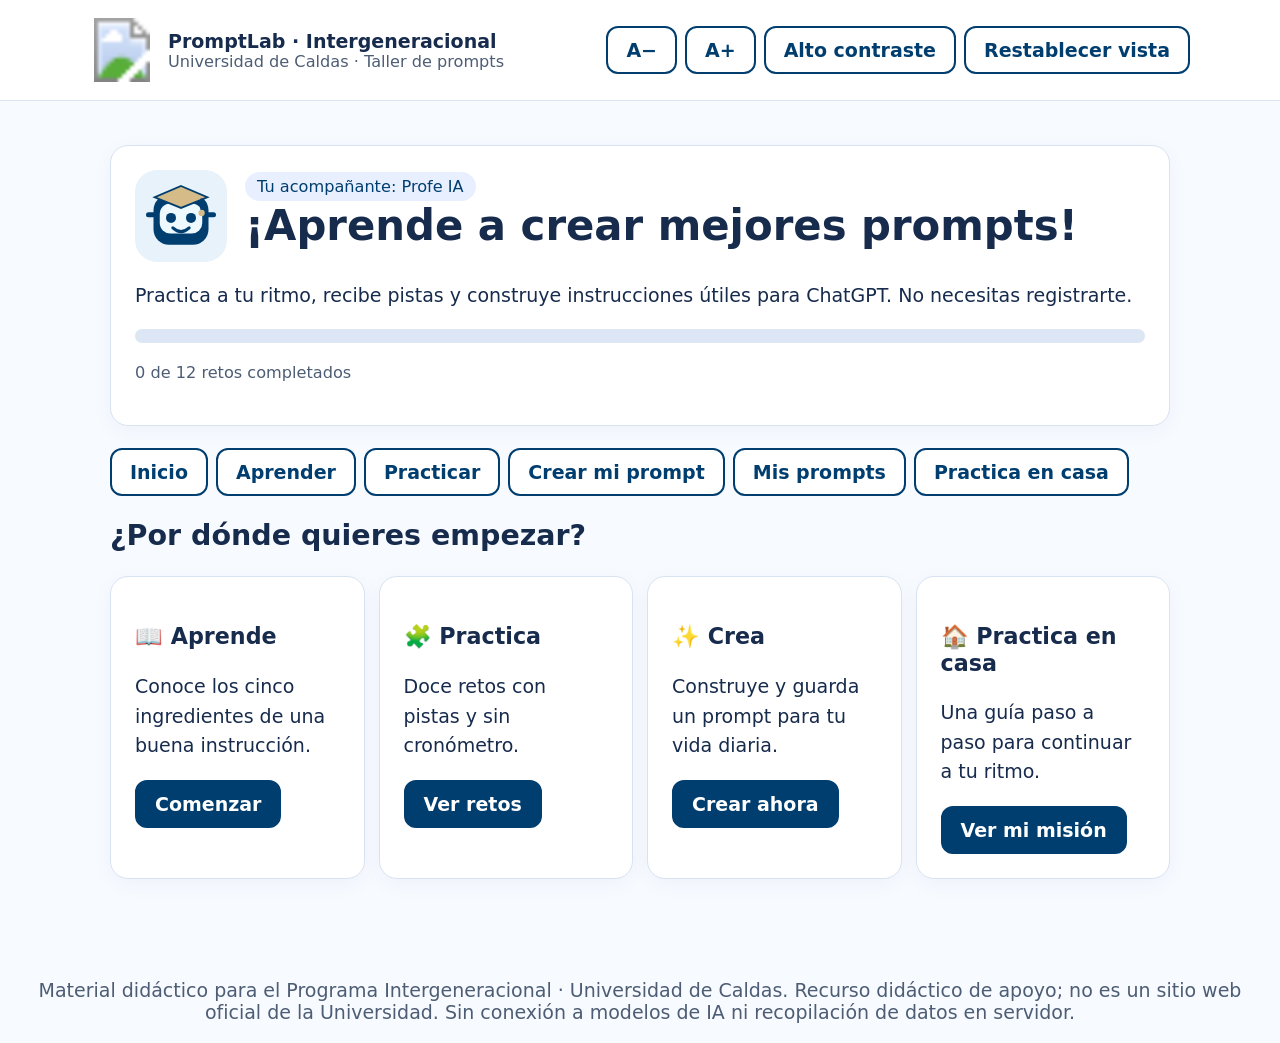
==== index.html @ 881c6a12 "first commit" ====
<!DOCTYPE html>
<html lang="es">
 <head>
  <meta charset="utf-8"/>
  <meta content="width=device-width,initial-scale=1" name="viewport"/>
  <title>
   PromptLab Intergeneracional
  </title>
  <link href="./css/styles.css" rel="stylesheet"/>
 </head>
 <body>
  <header>
   <div class="brand">
    <img alt="Logo Universidad de Caldas" src="assets/logo-ucaldas.svg"/>
    <div>
     <strong>
      PromptLab &middot; Intergeneracional
     </strong>
     <div class="small muted">
      Universidad de Caldas &middot; Taller de prompts
     </div>
    </div>
   </div>
   <div class="tools">
    <button aria-label="Reducir letra" class="secondary" data-action="changeFont(-1)">
     A&minus;
    </button>
    <button aria-label="Aumentar letra" class="secondary" data-action="changeFont(1)">
     A+
    </button>
    <button class="secondary" data-action="toggleContrast()">
     Alto contraste
    </button>
    <button class="secondary" data-action="resetAccessibility()">
     Restablecer vista
    </button>
   </div>
  </header>
  <main>
   <section class="card">
    <div class="flex">
     <span aria-hidden="true" class="mascot">
      <img alt="" height="72" src="assets/profe-ia.svg" width="72"/>
     </span>
     <div>
      <span class="pill">
       Tu acompa&ntilde;ante: Profe IA
      </span>
      <h1>
       &iexcl;Aprende a crear mejores prompts!
      </h1>
     </div>
    </div>
    <p>
     Practica a tu ritmo, recibe pistas y construye instrucciones &uacute;tiles para ChatGPT. No necesitas registrarte.
    </p>
    <div aria-label="Progreso" class="progress">
     <div id="bar" style="width: 0%">
     </div>
    </div>
    <p class="small muted" id="progressText">
     0 de 12 retos completados
    </p>
   </section>
   <nav aria-label="Secciones">
    <button data-action="show('home')">
     Inicio
    </button>
    <button data-action="show('learn')">
     Aprender
    </button>
    <button data-action="show('practice')">
     Practicar
    </button>
    <button data-action="show('builder')">
     Crear mi prompt
    </button>
    <button data-action="show('library')">
     Mis prompts
    </button>
    <button data-action="show('homework')">
     Practica en casa
    </button>
   </nav>
   <section id="home">
    <h2>
     &iquest;Por d&oacute;nde quieres empezar?
    </h2>
    <div class="grid">
     <div class="card">
      <h3>
       📖 Aprende
      </h3>
      <p>
       Conoce los cinco ingredientes de una buena instrucci&oacute;n.
      </p>
      <button data-action="show('learn')">
       Comenzar
      </button>
     </div>
     <div class="card">
      <h3>
       🧩 Practica
      </h3>
      <p>
       Doce retos con pistas y sin cron&oacute;metro.
      </p>
      <button data-action="show('practice')">
       Ver retos
      </button>
     </div>
     <div class="card">
      <h3>
       ✨ Crea
      </h3>
      <p>
       Construye y guarda un prompt para tu vida diaria.
      </p>
      <button data-action="show('builder')">
       Crear ahora
      </button>
     </div>
     <div class="card">
      <h3>
       🏠 Practica en casa
      </h3>
      <p>
       Una gu&iacute;a paso a paso para continuar a tu ritmo.
      </p>
      <button data-action="show('homework')">
       Ver mi misi&oacute;n
      </button>
     </div>
    </div>
   </section>
   <section class="hidden" id="learn">
    <h2>
     Aprende con Profe IA
    </h2>
    <div class="card">
     <p>
      🤖
      <strong>
       Un prompt
      </strong>
      es una instrucci&oacute;n o pregunta que le escribimos a una inteligencia artificial. No necesita ser largo: necesita ser claro.
     </p>
     <ol>
      <li>
       <strong>
        Rol:
       </strong>
       &iquest;qu&eacute; tipo de ayuda necesitas?
      </li>
      <li>
       <strong>
        Tarea:
       </strong>
       &iquest;qu&eacute; debe hacer?
      </li>
      <li>
       <strong>
        Contexto:
       </strong>
       &iquest;qu&eacute; informaci&oacute;n necesita conocer?
      </li>
      <li>
       <strong>
        Formato:
       </strong>
       &iquest;c&oacute;mo quieres recibir el resultado?
      </li>
      <li>
       <strong>
        L&iacute;mites:
       </strong>
       &iquest;qu&eacute; debe evitar o respetar?
      </li>
     </ol>
     <p>
      <strong>
       Ejemplo:
      </strong>
      En lugar de &laquo;Hazme una receta&raquo;, prueba &laquo;Sugiere una cena para dos personas con arroz, huevo y tomate, lista en 20 minutos. Explica los pasos con palabras sencillas&raquo;.
     </p>
     <p class="muted">
      No todos los prompts necesitan los cinco elementos. Lo importante es que sirvan para tu prop&oacute;sito.
     </p>
     <div class="lesson">
      <h3>
       Truco 1: pide ejemplos
      </h3>
      <p>
       &laquo;Expl&iacute;came qu&eacute; es un presupuesto familiar y dame un ejemplo con n&uacute;meros sencillos&raquo;.
      </p>
      <h3>
       Truco 2: mejora la respuesta
      </h3>
      <p>
       &laquo;Ahora hazlo m&aacute;s corto, con palabras sencillas y en una tabla&raquo;.
      </p>
      <h3>
       Truco 3: pide preguntas antes de responder
      </h3>
      <p>
       &laquo;Antes de proponer una soluci&oacute;n, hazme tres preguntas para entender mi situaci&oacute;n&raquo;.
      </p>
      <h3>
       Truco 4: verifica
      </h3>
      <p>
       &laquo;Separa lo que sabes de lo que est&aacute;s suponiendo y dime qu&eacute; datos debo comprobar&raquo;.
      </p>
      <h3>
       Truco 5: usa un ejemplo como modelo
      </h3>
      <p>
       &laquo;Sigue este estilo: t&iacute;tulo corto, tres pasos y un ejemplo cotidiano&raquo;.
      </p>
     </div>
     <button data-action="show('practice')">
      Ahora quiero practicar
     </button>
    </div>
   </section>
   <section class="hidden" id="practice">
    <h2>
     Zona de desaf&iacute;os
    </h2>
    <p class="muted">
     Resuelve los retos en el orden que quieras. Puedes pedir una pista. No hay l&iacute;mite de tiempo.
    </p>
    <div aria-label="Elegir nivel" class="tools" role="group">
     <button class="secondary" data-action="jumpLevel(0)">
      🌱 Descubro
     </button>
     <button class="secondary" data-action="jumpLevel(4)">
      ✏️ Construyo
     </button>
     <button class="secondary" data-action="jumpLevel(8)">
      🚀 Experimento
     </button>
    </div>
    <div id="challenge">
    </div>
    <div class="tools">
     <button class="secondary" data-action="prev()">
      &larr; Anterior
     </button>
     <button class="secondary" data-action="next()">
      Siguiente &rarr;
     </button>
    </div>
   </section>
   <section class="hidden" id="builder">
    <h2>
     Constructor de prompts
    </h2>
    <div class="card">
     <p>
      🤖 Profe IA: &laquo;Contesta estas preguntas con tus propias palabras. Yo te ayudar&eacute; a organizar tu instrucci&oacute;n&raquo;.
     </p>
     <label for="task">
      &iquest;Qu&eacute; necesitas que haga ChatGPT?
     </label>
     <textarea id="task" placeholder="Por ejemplo: ayudarme a redactar una carta"></textarea>
     <label for="context">
      &iquest;Qu&eacute; debe saber sobre tu situaci&oacute;n?
     </label>
     <textarea id="context" placeholder="Por ejemplo: la carta es para solicitar un sal&oacute;n comunitario"></textarea>
     <label for="format">
      &iquest;C&oacute;mo quieres recibir la respuesta?
     </label>
     <input id="format" placeholder="Por ejemplo: una carta corta y respetuosa"/>
     <label for="limits">
      &iquest;Qu&eacute; debe tener en cuenta?
     </label>
     <input id="limits" placeholder="Por ejemplo: usar palabras sencillas y no inventar datos"/>
     <div class="tools space-top">
      <button data-action="build()">
       Construir mi prompt
      </button>
     </div>
     <div class="hidden" id="built">
      <h3>
       Tu prompt
      </h3>
      <div class="prompt" id="output">
      </div>
      <div class="tools space-top">
       <button data-action="copyPrompt()">
        Copiar
       </button>
       <button class="secondary" data-action="savePrompt()">
        Guardar en mi biblioteca
       </button>
       <button class="secondary" data-action="downloadPrompt()">
        Descargar .txt
       </button>
      </div>
      <p class="small muted">
       Copia el texto, abre ChatGPT y pru&eacute;balo. Si no te convence la respuesta, pide una mejora.
      </p>
     </div>
    </div>
   </section>
   <section class="hidden" id="library">
    <h2>
     Mi biblioteca de prompts
    </h2>
    <p class="muted">
     Se guarda solo en este navegador. Si cambias de equipo o borras sus datos, puedes perderla: descarga tus prompts importantes.
    </p>
    <div id="saved">
    </div>
    <button class="secondary" data-action="exportLibrary()">
     Descargar mi biblioteca
    </button>
   </section>
   <section class="hidden" id="homework">
    <h2>
     🏠 Practica en casa con Profe IA
    </h2>
    <div class="card">
     <div class="flex">
      <img alt="Profe IA, acompa&ntilde;ante del taller" height="90" src="assets/profe-ia.svg" width="90"/>
      <div>
       <h3>
        &iexcl;Tu misi&oacute;n no tiene af&aacute;n!
       </h3>
       <p>
        Realiza los pasos a tu ritmo. Puedes volver cuando quieras.
       </p>
      </div>
     </div>
     <ol class="homework-steps">
      <li>
       Entra a
       <strong>
        Aprender
       </strong>
       y lee los ejemplos.
      </li>
      <li>
       Completa al menos
       <strong>
        cuatro retos
       </strong>
       en Practicar. Si necesitas ayuda, usa las pistas.
      </li>
      <li>
       En
       <strong>
        Crear mi prompt
       </strong>
       , escribe una necesidad de tu vida cotidiana.
      </li>
      <li>
       Copia el prompt, pru&eacute;balo en ChatGPT y pide una mejora.
      </li>
      <li>
       Guarda el resultado en
       <strong>
        Mis prompts
       </strong>
       y descarga tu biblioteca.
      </li>
     </ol>
     <p>
      <strong>
       Si terminas r&aacute;pido:
      </strong>
      completa los doce retos y crea dos prompts distintos.
     </p>
     <div class="tools">
      <button data-action="show('learn')">
       Comenzar a aprender
      </button>
      <button class="secondary" data-action="show('practice')">
       Ir a mis retos
      </button>
      <button class="secondary" data-action="downloadHomework()">
       Descargar instrucciones
      </button>
     </div>
    </div>
    <div class="card">
     <h3>
      &iquest;Te quedaste atascado?
     </h3>
     <p>
      Profe IA te recomienda: vuelve a leer la instrucci&oacute;n, pide una pista y prueba de nuevo. No hay tiempo l&iacute;mite ni penalizaciones.
     </p>
     <p class="muted">
      Recuerda no compartir contrase&ntilde;as, n&uacute;meros de identificaci&oacute;n ni informaci&oacute;n privada en tus prompts.
     </p>
    </div>
   </section>
  </main>
  <footer>
   Material did&aacute;ctico para el Programa Intergeneracional &middot; Universidad de Caldas. Recurso did&aacute;ctico de apoyo; no es un sitio web oficial de la Universidad. Sin conexi&oacute;n a modelos de IA ni recopilaci&oacute;n de datos en servidor.
  </footer>
  <script src="./js/app.js" type="module">
  </script>
 </body>
</html>
---- css/styles.css ----
:root {
  font-family:system-ui,-apple-system,Segoe UI,sans-serif;
  font-size:19px;
  color:#172b4d;
  background:#f7faff}

* {
  box-sizing:border-box}

body {
  margin:0}

header {
  background:white;
  border-bottom:1px solid #dbe5f2;
  padding:18px max(20px,calc((100vw - 1100px)/2));
  display:flex;
  justify-content:space-between;
  align-items:center;
  gap:15px;
  flex-wrap:wrap}

main {
  max-width:1100px;
  margin:auto;
  padding:28px 20px 80px}

h1 {
  font-size:2.2rem;
  margin:0 0 10px}

h2 {
  font-size:1.5rem}

p {
  line-height:1.55}

.muted {
  color:#4d5d74}

.card {
  background:white;
  border:1px solid #d8e3f2;
  border-radius:18px;
  padding:24px;
  margin:16px 0;
  box-shadow:0 5px 22px #203f6b0a}

.grid {
  display:grid;
  grid-template-columns:repeat(auto-fit,minmax(245px,1fr));
  gap:14px}

.grid .card {
  margin:0}

button,.btn {
  font:inherit;
  min-height:48px;
  padding:10px 18px;
  border-radius:12px;
  border:2px solid #003e70;
  background:#003e70;
  color:white;
  cursor:pointer;
  font-weight:650}

button.secondary {
  background:white;
  color:#003e70}

button:focus-visible,input:focus-visible,textarea:focus-visible,select:focus-visible {
  outline:4px solid #f7b538;
  outline-offset:2px}

button:hover {
  filter:brightness(.94)}

.tools {
  display:flex;
  gap:8px;
  flex-wrap:wrap}

.small {
  font-size:.85rem}

.hidden {
  display:none!important}

label {
  display:block;
  font-weight:650;
  margin:15px 0 6px}

input,textarea,select {
  width:100%;
  font:inherit;
  padding:12px;
  border:2px solid #9baec7;
  border-radius:10px;
  background:white;
  color:#172b4d}

textarea {
  min-height:110px}

nav {
  display:flex;
  flex-wrap:wrap;
  gap:8px;
  margin:22px 0}

nav button {
  background:white;
  color:#003e70}

.pill {
  display:inline-block;
  background:#e8f0ff;
  color:#003e70;
  border-radius:20px;
  padding:5px 12px;
  font-size:.85rem}

.mascot {
  display:inline-grid;
  place-items:center;
  width:66px;
  height:66px;
  border-radius:22px;
  background:#e2edff;
  font-size:2rem}

.flex {
  display:flex;
  align-items:center;
  gap:18px}

.feedback {
  background:#eaf6ef;
  border-left:5px solid #2b8b54;
  padding:15px;
  border-radius:9px;
  margin-top:12px}

.prompt {
  white-space:pre-wrap;
  background:#f1f5fc;
  padding:20px;
  border-radius:12px;
  border:1px solid #d8e3f2}

.choice {
  display:block;
  padding:12px;
  border:1px solid #c7d5e8;
  border-radius:12px;
  margin:10px 0;
  font-weight:400}

.choice input {
  width:auto;
  margin-right:12px}

.progress {
  height:14px;
  background:#dce6f4;
  border-radius:20px;
  overflow:hidden}

.progress>div {
  height:100%;
  background:#003e70;
  transition:width .2s}

.contrast {
  background:#fff;
  color:#000}

.contrast .card {
  border:2px solid #000}

.contrast button {
  border-color:#000}

.contrast .muted {
  color:#222}

footer {
  padding:20px;
  text-align:center;
  color:#4d5d74}

@media(max-width:600px) {
  h1 {
  font-size:1.7rem}

.card {
  padding:18px}

main {
  padding:20px 14px}

header {
  padding:14px}
}

.brand {
  display:flex;
  align-items:center;
  gap:14px}

.brand img {
  width:64px;
  height:64px;
  object-fit:contain}

.mascot {
  width:92px;
  height:92px;
  background:#e7f2fb}

.mascot img {
  width:80px;
  height:80px}

.lesson {
  background:#f4f8fc;
  padding:16px 20px;
  border-radius:14px;
  margin:20px 0}

.lesson h3 {
  color:#003e70}

.homework-steps li {
  margin:14px 0;
  line-height:1.6}

button {
  transition:background .15s}

.contrast .lesson {
  background:#fff;
  border:2px solid #000}

@media(max-width:600px) {
  .brand img {
  width:48px;
  height:48px}

.flex {
  align-items:flex-start;
  flex-wrap:wrap}

nav button {
  flex:1 1 42%}
}


.space-top { margin-top: 18px; }
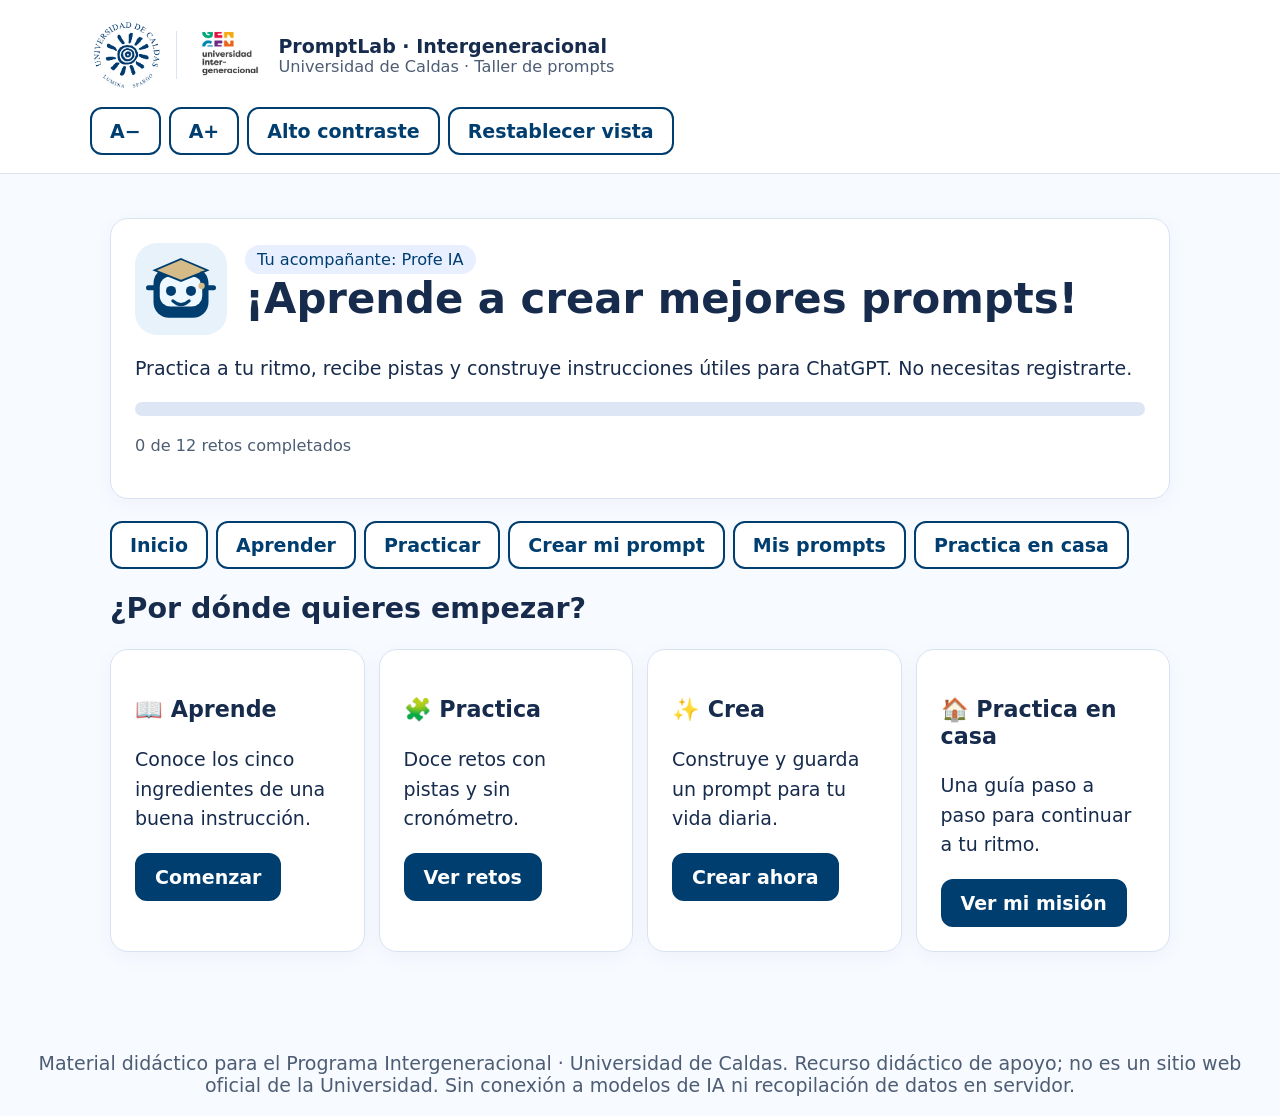
==== commit d184798a: "first commit" ====
--- a/index.html
+++ b/index.html
@@ -7,11 +7,17 @@
    PromptLab Intergeneracional
   </title>
   <link href="./css/styles.css" rel="stylesheet"/>
+  <link rel="icon" type="image/png" href="./assets/favicon.png"/>
+  <link rel="shortcut icon" href="./assets/favicon.ico"/>
  </head>
  <body>
   <header>
    <div class="brand">
-    <img alt="Logo Universidad de Caldas" src="assets/logo-ucaldas.svg"/>
+    <div class="brand-logos" aria-label="Universidad de Caldas y Universidad Intergeneracional">
+     <img class="logo-ucaldas" alt="Universidad de Caldas" src="assets/universidad-de-caldas.png"/>
+     <span class="logo-divider" aria-hidden="true"></span>
+     <img class="logo-intergeneracional" alt="Universidad Intergeneracional" src="assets/universidad-intergeneracional.png"/>
+    </div>
     <div>
      <strong>
       PromptLab &middot; Intergeneracional
--- a/css/styles.css
+++ b/css/styles.css
@@ -259,3 +259,26 @@
 
 
 .space-top { margin-top: 18px; }
+
+/* Identidad visual: logotipos institucionales */
+.brand-logos {
+  display:flex;
+  align-items:center;
+  gap:12px;
+  flex-shrink:0;
+}
+.brand .brand-logos img {
+  display:block;
+  width:auto;
+  object-fit:contain;
+}
+.brand .brand-logos .logo-ucaldas { height:74px; max-width:90px; }
+.brand .brand-logos .logo-intergeneracional { height:66px; max-width:110px; }
+.logo-divider { height:48px; width:1px; background:#dbe5f2; }
+@media (max-width:700px) {
+  .brand { flex-wrap:wrap; }
+  .brand-logos { gap:8px; }
+  .brand .brand-logos .logo-ucaldas { height:58px; }
+  .brand .brand-logos .logo-intergeneracional { height:54px; }
+  .logo-divider { height:38px; }
+}
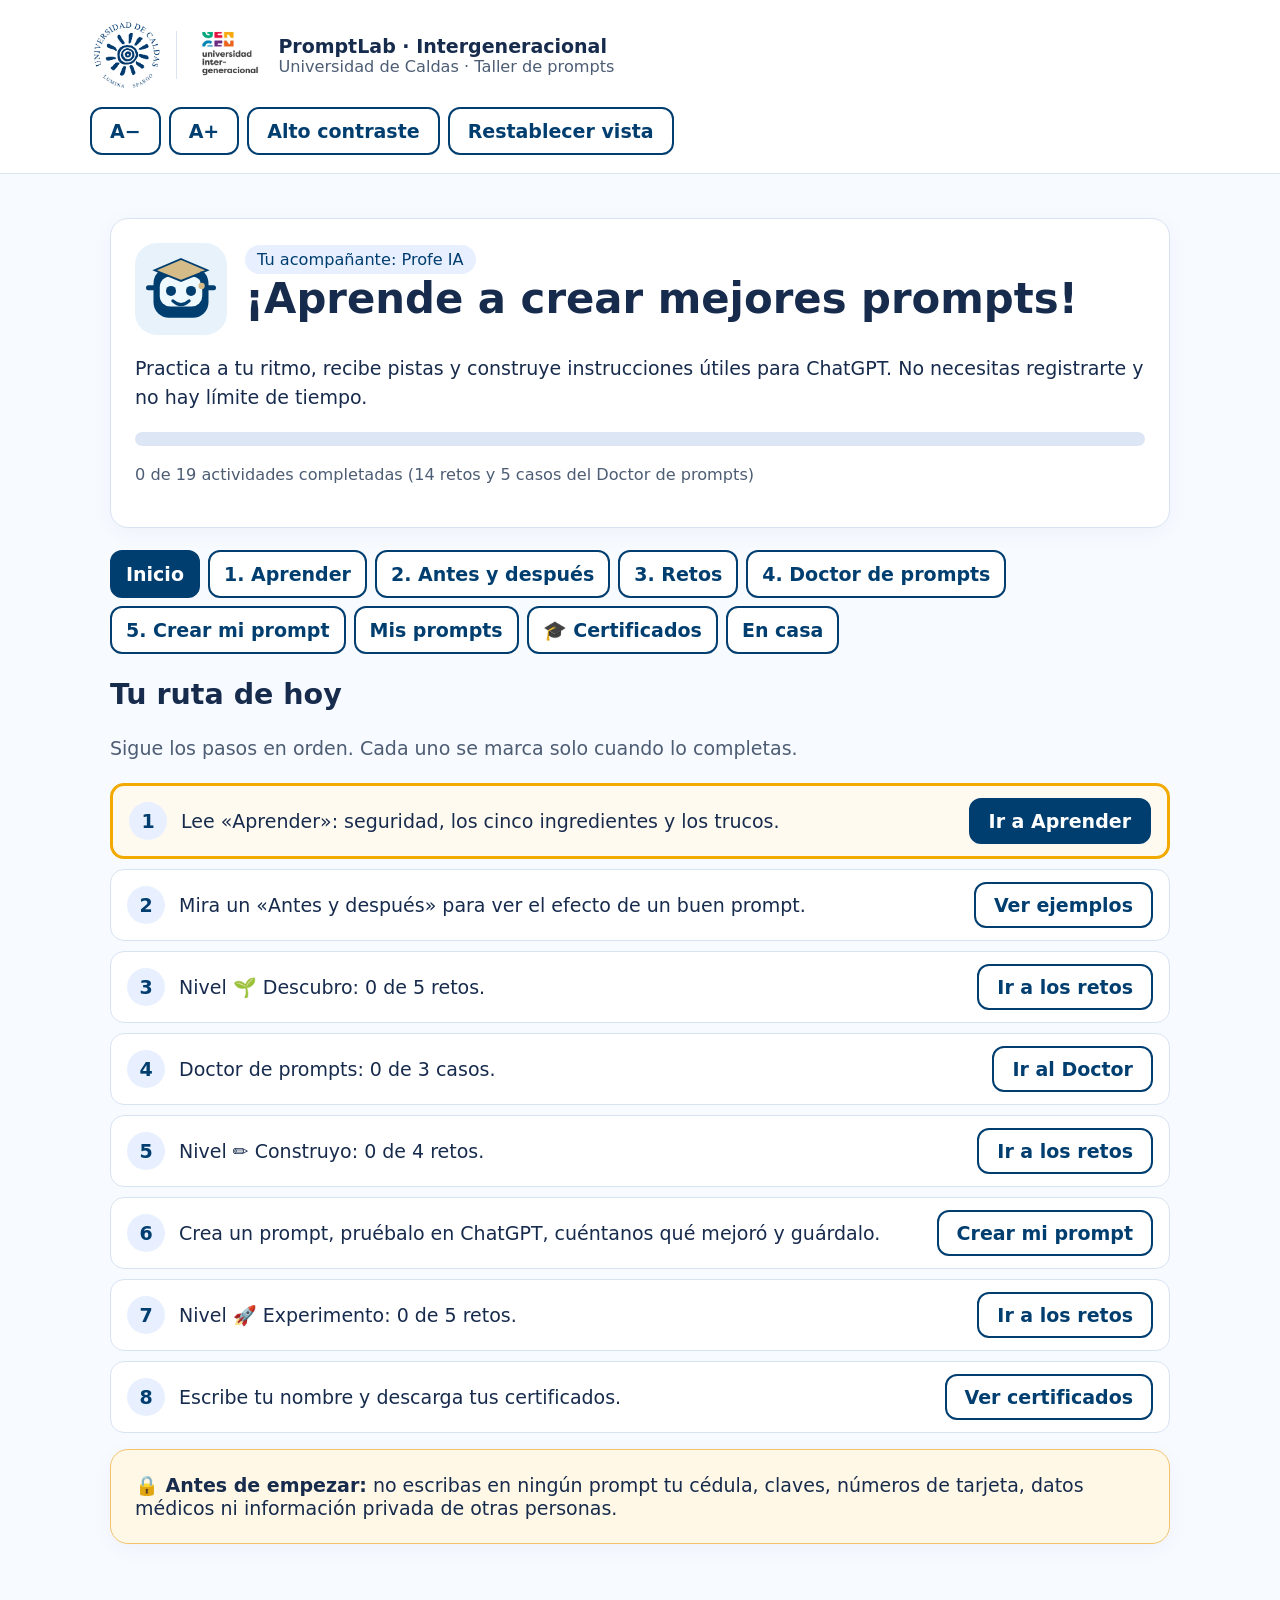
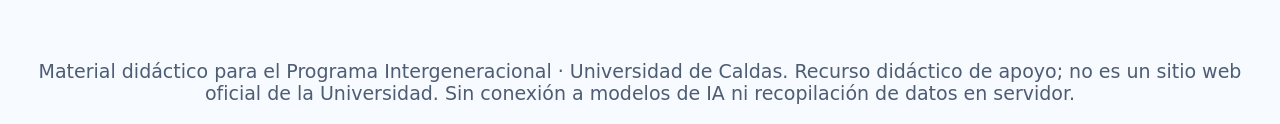
==== commit 997f3d4b: "feat: PromptLab v2 con ruta guiada, Doctor de prompts y certificados por nivel" ====
--- a/index.html
+++ b/index.html
@@ -1,412 +1,288 @@
 <!DOCTYPE html>
 <html lang="es">
- <head>
-  <meta charset="utf-8"/>
-  <meta content="width=device-width,initial-scale=1" name="viewport"/>
-  <title>
-   PromptLab Intergeneracional
-  </title>
-  <link href="./css/styles.css" rel="stylesheet"/>
-  <link rel="icon" type="image/png" href="./assets/favicon.png"/>
-  <link rel="shortcut icon" href="./assets/favicon.ico"/>
- </head>
- <body>
+<head>
+  <meta charset="utf-8">
+  <meta name="viewport" content="width=device-width,initial-scale=1">
+  <title>PromptLab Intergeneracional</title>
+  <link href="./css/styles.css" rel="stylesheet">
+  <link rel="icon" type="image/png" href="./assets/favicon.png">
+  <link rel="shortcut icon" href="./assets/favicon.ico">
+</head>
+<body>
+  <a class="skip" href="#main">Saltar al contenido</a>
   <header>
-   <div class="brand">
-    <div class="brand-logos" aria-label="Universidad de Caldas y Universidad Intergeneracional">
-     <img class="logo-ucaldas" alt="Universidad de Caldas" src="assets/universidad-de-caldas.png"/>
-     <span class="logo-divider" aria-hidden="true"></span>
-     <img class="logo-intergeneracional" alt="Universidad Intergeneracional" src="assets/universidad-intergeneracional.png"/>
-    </div>
-    <div>
-     <strong>
-      PromptLab &middot; Intergeneracional
-     </strong>
-     <div class="small muted">
-      Universidad de Caldas &middot; Taller de prompts
-     </div>
-    </div>
-   </div>
-   <div class="tools">
-    <button aria-label="Reducir letra" class="secondary" data-action="changeFont(-1)">
-     A&minus;
-    </button>
-    <button aria-label="Aumentar letra" class="secondary" data-action="changeFont(1)">
-     A+
-    </button>
-    <button class="secondary" data-action="toggleContrast()">
-     Alto contraste
-    </button>
-    <button class="secondary" data-action="resetAccessibility()">
-     Restablecer vista
-    </button>
-   </div>
-  </header>
-  <main>
-   <section class="card">
-    <div class="flex">
-     <span aria-hidden="true" class="mascot">
-      <img alt="" height="72" src="assets/profe-ia.svg" width="72"/>
-     </span>
-     <div>
-      <span class="pill">
-       Tu acompa&ntilde;ante: Profe IA
-      </span>
-      <h1>
-       &iexcl;Aprende a crear mejores prompts!
-      </h1>
-     </div>
-    </div>
-    <p>
-     Practica a tu ritmo, recibe pistas y construye instrucciones &uacute;tiles para ChatGPT. No necesitas registrarte.
-    </p>
-    <div aria-label="Progreso" class="progress">
-     <div id="bar" style="width: 0%">
-     </div>
-    </div>
-    <p class="small muted" id="progressText">
-     0 de 12 retos completados
-    </p>
-   </section>
-   <nav aria-label="Secciones">
-    <button data-action="show('home')">
-     Inicio
-    </button>
-    <button data-action="show('learn')">
-     Aprender
-    </button>
-    <button data-action="show('practice')">
-     Practicar
-    </button>
-    <button data-action="show('builder')">
-     Crear mi prompt
-    </button>
-    <button data-action="show('library')">
-     Mis prompts
-    </button>
-    <button data-action="show('homework')">
-     Practica en casa
-    </button>
-   </nav>
-   <section id="home">
-    <h2>
-     &iquest;Por d&oacute;nde quieres empezar?
-    </h2>
-    <div class="grid">
-     <div class="card">
-      <h3>
-       📖 Aprende
-      </h3>
-      <p>
-       Conoce los cinco ingredientes de una buena instrucci&oacute;n.
-      </p>
-      <button data-action="show('learn')">
-       Comenzar
-      </button>
-     </div>
-     <div class="card">
-      <h3>
-       🧩 Practica
-      </h3>
-      <p>
-       Doce retos con pistas y sin cron&oacute;metro.
-      </p>
-      <button data-action="show('practice')">
-       Ver retos
-      </button>
-     </div>
-     <div class="card">
-      <h3>
-       ✨ Crea
-      </h3>
-      <p>
-       Construye y guarda un prompt para tu vida diaria.
-      </p>
-      <button data-action="show('builder')">
-       Crear ahora
-      </button>
-     </div>
-     <div class="card">
-      <h3>
-       🏠 Practica en casa
-      </h3>
-      <p>
-       Una gu&iacute;a paso a paso para continuar a tu ritmo.
-      </p>
-      <button data-action="show('homework')">
-       Ver mi misi&oacute;n
-      </button>
-     </div>
-    </div>
-   </section>
-   <section class="hidden" id="learn">
-    <h2>
-     Aprende con Profe IA
-    </h2>
-    <div class="card">
-     <p>
-      🤖
-      <strong>
-       Un prompt
-      </strong>
-      es una instrucci&oacute;n o pregunta que le escribimos a una inteligencia artificial. No necesita ser largo: necesita ser claro.
-     </p>
-     <ol>
-      <li>
-       <strong>
-        Rol:
-       </strong>
-       &iquest;qu&eacute; tipo de ayuda necesitas?
-      </li>
-      <li>
-       <strong>
-        Tarea:
-       </strong>
-       &iquest;qu&eacute; debe hacer?
-      </li>
-      <li>
-       <strong>
-        Contexto:
-       </strong>
-       &iquest;qu&eacute; informaci&oacute;n necesita conocer?
-      </li>
-      <li>
-       <strong>
-        Formato:
-       </strong>
-       &iquest;c&oacute;mo quieres recibir el resultado?
-      </li>
-      <li>
-       <strong>
-        L&iacute;mites:
-       </strong>
-       &iquest;qu&eacute; debe evitar o respetar?
-      </li>
-     </ol>
-     <p>
-      <strong>
-       Ejemplo:
-      </strong>
-      En lugar de &laquo;Hazme una receta&raquo;, prueba &laquo;Sugiere una cena para dos personas con arroz, huevo y tomate, lista en 20 minutos. Explica los pasos con palabras sencillas&raquo;.
-     </p>
-     <p class="muted">
-      No todos los prompts necesitan los cinco elementos. Lo importante es que sirvan para tu prop&oacute;sito.
-     </p>
-     <div class="lesson">
-      <h3>
-       Truco 1: pide ejemplos
-      </h3>
-      <p>
-       &laquo;Expl&iacute;came qu&eacute; es un presupuesto familiar y dame un ejemplo con n&uacute;meros sencillos&raquo;.
-      </p>
-      <h3>
-       Truco 2: mejora la respuesta
-      </h3>
-      <p>
-       &laquo;Ahora hazlo m&aacute;s corto, con palabras sencillas y en una tabla&raquo;.
-      </p>
-      <h3>
-       Truco 3: pide preguntas antes de responder
-      </h3>
-      <p>
-       &laquo;Antes de proponer una soluci&oacute;n, hazme tres preguntas para entender mi situaci&oacute;n&raquo;.
-      </p>
-      <h3>
-       Truco 4: verifica
-      </h3>
-      <p>
-       &laquo;Separa lo que sabes de lo que est&aacute;s suponiendo y dime qu&eacute; datos debo comprobar&raquo;.
-      </p>
-      <h3>
-       Truco 5: usa un ejemplo como modelo
-      </h3>
-      <p>
-       &laquo;Sigue este estilo: t&iacute;tulo corto, tres pasos y un ejemplo cotidiano&raquo;.
-      </p>
-     </div>
-     <button data-action="show('practice')">
-      Ahora quiero practicar
-     </button>
-    </div>
-   </section>
-   <section class="hidden" id="practice">
-    <h2>
-     Zona de desaf&iacute;os
-    </h2>
-    <p class="muted">
-     Resuelve los retos en el orden que quieras. Puedes pedir una pista. No hay l&iacute;mite de tiempo.
-    </p>
-    <div aria-label="Elegir nivel" class="tools" role="group">
-     <button class="secondary" data-action="jumpLevel(0)">
-      🌱 Descubro
-     </button>
-     <button class="secondary" data-action="jumpLevel(4)">
-      ✏️ Construyo
-     </button>
-     <button class="secondary" data-action="jumpLevel(8)">
-      🚀 Experimento
-     </button>
-    </div>
-    <div id="challenge">
+    <div class="brand">
+      <div class="brand-logos" aria-label="Universidad de Caldas y Universidad Intergeneracional">
+        <img class="logo-ucaldas" alt="Universidad de Caldas" src="assets/universidad-de-caldas.png">
+        <span class="logo-divider" aria-hidden="true"></span>
+        <img class="logo-intergeneracional" alt="Universidad Intergeneracional" src="assets/universidad-intergeneracional.png">
+      </div>
+      <div>
+        <strong>PromptLab &middot; Intergeneracional</strong>
+        <div class="small muted">Universidad de Caldas &middot; Taller de prompts</div>
+      </div>
     </div>
     <div class="tools">
-     <button class="secondary" data-action="prev()">
-      &larr; Anterior
-     </button>
-     <button class="secondary" data-action="next()">
-      Siguiente &rarr;
-     </button>
+      <button aria-label="Reducir letra" class="secondary" data-action="changeFont(-1)">A&minus;</button>
+      <button aria-label="Aumentar letra" class="secondary" data-action="changeFont(1)">A+</button>
+      <button class="secondary" data-action="toggleContrast()">Alto contraste</button>
+      <button class="secondary" data-action="resetAccessibility()">Restablecer vista</button>
     </div>
-   </section>
-   <section class="hidden" id="builder">
-    <h2>
-     Constructor de prompts
-    </h2>
-    <div class="card">
-     <p>
-      🤖 Profe IA: &laquo;Contesta estas preguntas con tus propias palabras. Yo te ayudar&eacute; a organizar tu instrucci&oacute;n&raquo;.
-     </p>
-     <label for="task">
-      &iquest;Qu&eacute; necesitas que haga ChatGPT?
-     </label>
-     <textarea id="task" placeholder="Por ejemplo: ayudarme a redactar una carta"></textarea>
-     <label for="context">
-      &iquest;Qu&eacute; debe saber sobre tu situaci&oacute;n?
-     </label>
-     <textarea id="context" placeholder="Por ejemplo: la carta es para solicitar un sal&oacute;n comunitario"></textarea>
-     <label for="format">
-      &iquest;C&oacute;mo quieres recibir la respuesta?
-     </label>
-     <input id="format" placeholder="Por ejemplo: una carta corta y respetuosa"/>
-     <label for="limits">
-      &iquest;Qu&eacute; debe tener en cuenta?
-     </label>
-     <input id="limits" placeholder="Por ejemplo: usar palabras sencillas y no inventar datos"/>
-     <div class="tools space-top">
-      <button data-action="build()">
-       Construir mi prompt
-      </button>
-     </div>
-     <div class="hidden" id="built">
-      <h3>
-       Tu prompt
-      </h3>
-      <div class="prompt" id="output">
-      </div>
-      <div class="tools space-top">
-       <button data-action="copyPrompt()">
-        Copiar
-       </button>
-       <button class="secondary" data-action="savePrompt()">
-        Guardar en mi biblioteca
-       </button>
-       <button class="secondary" data-action="downloadPrompt()">
-        Descargar .txt
-       </button>
-      </div>
-      <p class="small muted">
-       Copia el texto, abre ChatGPT y pru&eacute;balo. Si no te convence la respuesta, pide una mejora.
-      </p>
-     </div>
-    </div>
-   </section>
-   <section class="hidden" id="library">
-    <h2>
-     Mi biblioteca de prompts
-    </h2>
-    <p class="muted">
-     Se guarda solo en este navegador. Si cambias de equipo o borras sus datos, puedes perderla: descarga tus prompts importantes.
-    </p>
-    <div id="saved">
-    </div>
-    <button class="secondary" data-action="exportLibrary()">
-     Descargar mi biblioteca
-    </button>
-   </section>
-   <section class="hidden" id="homework">
-    <h2>
-     🏠 Practica en casa con Profe IA
-    </h2>
-    <div class="card">
-     <div class="flex">
-      <img alt="Profe IA, acompa&ntilde;ante del taller" height="90" src="assets/profe-ia.svg" width="90"/>
-      <div>
-       <h3>
-        &iexcl;Tu misi&oacute;n no tiene af&aacute;n!
-       </h3>
-       <p>
-        Realiza los pasos a tu ritmo. Puedes volver cuando quieras.
-       </p>
-      </div>
-     </div>
-     <ol class="homework-steps">
-      <li>
-       Entra a
-       <strong>
-        Aprender
-       </strong>
-       y lee los ejemplos.
-      </li>
-      <li>
-       Completa al menos
-       <strong>
-        cuatro retos
-       </strong>
-       en Practicar. Si necesitas ayuda, usa las pistas.
-      </li>
-      <li>
-       En
-       <strong>
-        Crear mi prompt
-       </strong>
-       , escribe una necesidad de tu vida cotidiana.
-      </li>
-      <li>
-       Copia el prompt, pru&eacute;balo en ChatGPT y pide una mejora.
-      </li>
-      <li>
-       Guarda el resultado en
-       <strong>
-        Mis prompts
-       </strong>
-       y descarga tu biblioteca.
-      </li>
-     </ol>
-     <p>
-      <strong>
-       Si terminas r&aacute;pido:
-      </strong>
-      completa los doce retos y crea dos prompts distintos.
-     </p>
-     <div class="tools">
-      <button data-action="show('learn')">
-       Comenzar a aprender
-      </button>
-      <button class="secondary" data-action="show('practice')">
-       Ir a mis retos
-      </button>
-      <button class="secondary" data-action="downloadHomework()">
-       Descargar instrucciones
-      </button>
-     </div>
-    </div>
-    <div class="card">
-     <h3>
-      &iquest;Te quedaste atascado?
-     </h3>
-     <p>
-      Profe IA te recomienda: vuelve a leer la instrucci&oacute;n, pide una pista y prueba de nuevo. No hay tiempo l&iacute;mite ni penalizaciones.
-     </p>
-     <p class="muted">
-      Recuerda no compartir contrase&ntilde;as, n&uacute;meros de identificaci&oacute;n ni informaci&oacute;n privada en tus prompts.
-     </p>
-    </div>
-   </section>
+  </header>
+
+  <main id="main">
+    <section class="card">
+      <div class="flex">
+        <span aria-hidden="true" class="mascot"><img alt="" height="72" src="assets/profe-ia.svg" width="72"></span>
+        <div>
+          <span class="pill">Tu acompa&ntilde;ante: Profe IA</span>
+          <h1>&iexcl;Aprende a crear mejores prompts!</h1>
+        </div>
+      </div>
+      <p>Practica a tu ritmo, recibe pistas y construye instrucciones &uacute;tiles para ChatGPT. No necesitas registrarte y no hay l&iacute;mite de tiempo.</p>
+      <div aria-label="Progreso general" class="progress" role="progressbar" aria-valuemin="0" aria-valuemax="100" aria-valuenow="0" id="barWrap"><div id="bar" style="width: 0%"></div></div>
+      <p class="small muted" id="progressText">0 retos completados</p>
+    </section>
+
+    <nav aria-label="Secciones">
+      <button data-action="show('home')" data-section="home">Inicio</button>
+      <button data-action="show('learn')" data-section="learn">1. Aprender</button>
+      <button data-action="show('compare')" data-section="compare">2. Antes y despu&eacute;s</button>
+      <button data-action="show('practice')" data-section="practice">3. Retos</button>
+      <button data-action="show('doctor')" data-section="doctor">4. Doctor de prompts</button>
+      <button data-action="show('builder')" data-section="builder">5. Crear mi prompt</button>
+      <button data-action="show('library')" data-section="library">Mis prompts</button>
+      <button data-action="show('certificates')" data-section="certificates">🎓 Certificados</button>
+      <button data-action="show('homework')" data-section="homework">En casa</button>
+    </nav>
+
+    <!-- INICIO -->
+    <section id="home">
+      <h2>Tu ruta de hoy</h2>
+      <p class="muted">Sigue los pasos en orden. Cada uno se marca solo cuando lo completas.</p>
+      <ol class="mission" id="mission"></ol>
+      <div class="card safety-mini">
+        <strong>🔒 Antes de empezar:</strong> no escribas en ning&uacute;n prompt tu c&eacute;dula, claves, n&uacute;meros de tarjeta, datos m&eacute;dicos ni informaci&oacute;n privada de otras personas.
+      </div>
+    </section>
+
+    <!-- APRENDER -->
+    <section class="hidden" id="learn">
+      <h2>Aprende con Profe IA</h2>
+
+      <div class="card safety">
+        <h3>🔒 Primero, tu seguridad</h3>
+        <p>ChatGPT es una herramienta muy &uacute;til, pero lo que escribes viaja por internet. Por eso:</p>
+        <ul>
+          <li><strong>No escribas</strong> tu c&eacute;dula, claves, n&uacute;meros de tarjeta o cuenta, ni c&oacute;digos que te lleguen por mensaje.</li>
+          <li><strong>No pegues</strong> historias cl&iacute;nicas completas ni documentos con tus datos. Puedes copiar solo los t&eacute;rminos que no entiendes.</li>
+          <li><strong>Desconf&iacute;a</strong> de mensajes, audios o videos que te pidan dinero con urgencia, aunque la voz o la cara parezcan conocidas: hoy la IA puede imitarlas.</li>
+          <li><strong>Verifica</strong> las fechas, cifras y datos importantes en una fuente confiable.</li>
+        </ul>
+      </div>
+
+      <div class="card">
+        <p>🤖 <strong>Un prompt</strong> es una instrucci&oacute;n o pregunta que le escribimos a una inteligencia artificial. No necesita ser largo: necesita ser claro.</p>
+        <h3>Los cinco ingredientes</h3>
+        <ol>
+          <li><strong>Rol:</strong> &iquest;qu&eacute; tipo de ayuda necesitas? <span class="muted">(&laquo;Act&uacute;a como un profesor paciente&raquo;)</span></li>
+          <li><strong>Tarea:</strong> &iquest;qu&eacute; debe hacer?</li>
+          <li><strong>Contexto:</strong> &iquest;qu&eacute; informaci&oacute;n necesita conocer?</li>
+          <li><strong>Formato:</strong> &iquest;c&oacute;mo quieres recibir el resultado?</li>
+          <li><strong>L&iacute;mites:</strong> &iquest;qu&eacute; debe evitar o respetar?</li>
+        </ol>
+        <p><strong>Ejemplo:</strong> en lugar de &laquo;Hazme una receta&raquo;, prueba &laquo;Sugiere una cena para dos personas con arroz, huevo y tomate, lista en 20 minutos. Explica los pasos con palabras sencillas&raquo;.</p>
+        <p class="muted">No todos los prompts necesitan los cinco elementos. Lo importante es que sirvan para tu prop&oacute;sito.</p>
+      </div>
+
+      <div class="card">
+        <h3>Cinco trucos para mejorar cualquier respuesta</h3>
+        <div class="lesson">
+          <h4>Truco 1: pide ejemplos</h4>
+          <p>&laquo;Expl&iacute;came qu&eacute; es un presupuesto familiar y dame un ejemplo con n&uacute;meros sencillos&raquo;.</p>
+          <h4>Truco 2: mejora la respuesta</h4>
+          <p>&laquo;Ahora hazlo m&aacute;s corto, con palabras sencillas y en una tabla&raquo;.</p>
+          <h4>Truco 3: pide preguntas antes de responder</h4>
+          <p>&laquo;Antes de proponer una soluci&oacute;n, hazme tres preguntas para entender mi situaci&oacute;n&raquo;.</p>
+          <h4>Truco 4: verifica</h4>
+          <p>&laquo;Separa lo que sabes de lo que est&aacute;s suponiendo y dime qu&eacute; datos debo comprobar&raquo;.</p>
+          <h4>Truco 5: usa un ejemplo como modelo</h4>
+          <p>&laquo;Sigue este estilo: t&iacute;tulo corto, tres pasos y un ejemplo cotidiano&raquo;.</p>
+        </div>
+      </div>
+
+      <div class="card">
+        <h3>Dos ayudas que casi nadie conoce</h3>
+        <div class="grid">
+          <div class="mini">
+            <h4>🎤 Habla en vez de escribir</h4>
+            <p>En el celular, toca el icono del micr&oacute;fono del teclado (o el de ChatGPT) y dicta tu prompt. Revisa el texto antes de enviarlo.</p>
+          </div>
+          <div class="mini">
+            <h4>📷 Usa una foto</h4>
+            <p>Puedes subir la foto de una etiqueta, una factura o un formulario y pedir: &laquo;Expl&iacute;came qu&eacute; dice con palabras sencillas&raquo;. Antes, tapa tus datos personales.</p>
+          </div>
+        </div>
+      </div>
+
+      <div class="card">
+        <h3>&iquest;C&oacute;mo entro a ChatGPT?</h3>
+        <ol>
+          <li>Abre una <strong>pesta&ntilde;a nueva</strong> del navegador (as&iacute; no pierdes esta p&aacute;gina).</li>
+          <li>Entra a <strong>chatgpt.com</strong>. Puedes usarlo gratis; si te pide cuenta, crea una con tu correo.</li>
+          <li>Escribe tu prompt abajo, donde dice &laquo;Pregunta lo que quieras&raquo;, y env&iacute;alo.</li>
+          <li>Vuelve a esta pesta&ntilde;a cuando quieras seguir con los retos.</li>
+        </ol>
+        <p class="muted">Tambi&eacute;n funcionan Gemini (de Google) y Copilot (de Microsoft). Todo lo que aprendas aqu&iacute; sirve para cualquiera de ellos.</p>
+        <div class="tools">
+          <a class="btn" href="https://chatgpt.com" target="_blank" rel="noopener noreferrer">Abrir ChatGPT en otra pesta&ntilde;a</a>
+          <button data-action="show('compare')">Siguiente: ver un antes y un despu&eacute;s &rarr;</button>
+        </div>
+      </div>
+    </section>
+
+    <!-- ANTES Y DESPUÉS -->
+    <section class="hidden" id="compare">
+      <h2>Antes y despu&eacute;s</h2>
+      <p class="muted">Mira c&oacute;mo cambia la respuesta cuando mejoramos el prompt. Son respuestas de ejemplo escritas para el taller: la tuya en ChatGPT puede variar.</p>
+      <div class="tools" role="group" aria-label="Elegir ejemplo" id="compareTabs"></div>
+      <div id="compareBody"></div>
+    </section>
+
+    <!-- RETOS -->
+    <section class="hidden" id="practice">
+      <h2>Zona de retos</h2>
+      <p class="muted">Resuelve los retos en el orden que quieras. Puedes pedir hasta dos pistas. No hay l&iacute;mite de tiempo.</p>
+      <div aria-label="Elegir nivel" class="tools" role="group" id="levelButtons"></div>
+      <div id="challenge"></div>
+      <div class="tools">
+        <button class="secondary" data-action="prev()">&larr; Anterior</button>
+        <button class="secondary" data-action="next()">Siguiente &rarr;</button>
+      </div>
+    </section>
+
+    <!-- DOCTOR DE PROMPTS -->
+    <section class="hidden" id="doctor">
+      <h2>🩺 Doctor de prompts</h2>
+      <p class="muted">Aqu&iacute; escribes de verdad. Te damos un prompt &laquo;enfermo&raquo; y lo mejoras con tus palabras. El doctor te dice qu&eacute; le falta. Con 3 de 4 revisiones aprobadas, el caso queda completo.</p>
+      <div class="tools" role="group" aria-label="Elegir caso" id="doctorTabs"></div>
+      <div class="card" id="doctorBody"></div>
+    </section>
+
+    <!-- CREAR -->
+    <section class="hidden" id="builder">
+      <h2>Constructor de prompts</h2>
+      <div class="card">
+        <p>🤖 Profe IA: &laquo;Contesta estas preguntas con tus propias palabras. Yo te ayudo a organizar tu instrucci&oacute;n&raquo;.</p>
+        <label for="role">&iquest;Qu&eacute; tipo de ayudante quieres? <span class="muted">(opcional)</span></label>
+        <input id="role" placeholder="Por ejemplo: un profesor paciente que explica con palabras sencillas">
+        <label for="task">&iquest;Qu&eacute; necesitas?</label>
+        <textarea id="task" placeholder="Por ejemplo: una carta para pedir prestado el sal&oacute;n comunitario"></textarea>
+        <label for="context">&iquest;Qu&eacute; debe saber sobre tu situaci&oacute;n?</label>
+        <textarea id="context" placeholder="Por ejemplo: somos 20 vecinos y queremos hacer una novena en diciembre"></textarea>
+        <label for="format">&iquest;C&oacute;mo quieres recibir la respuesta?</label>
+        <input id="format" placeholder="Por ejemplo: una carta corta y respetuosa">
+        <label for="limits">&iquest;Qu&eacute; debe tener en cuenta?</label>
+        <input id="limits" placeholder="Por ejemplo: usar palabras sencillas y no inventar datos">
+        <div class="tools space-top">
+          <button data-action="build()">Construir mi prompt</button>
+        </div>
+        <div class="hidden" id="built">
+          <h3>Tu prompt</h3>
+          <div class="prompt" id="output"></div>
+          <div class="tools space-top">
+            <button data-action="copyPrompt()">Copiar</button>
+            <a class="btn btn-secondary" href="https://chatgpt.com" target="_blank" rel="noopener noreferrer">Abrir ChatGPT</a>
+            <button class="secondary" data-action="downloadPrompt()">Descargar .txt</button>
+          </div>
+          <div class="lesson space-top">
+            <h3>Ahora pru&eacute;balo y mej&oacute;ralo</h3>
+            <ol>
+              <li>Copia el prompt y p&eacute;galo en ChatGPT.</li>
+              <li>Lee la respuesta. Luego p&iacute;dele <strong>una mejora</strong> (m&aacute;s corta, en tabla, con palabras m&aacute;s sencillas&hellip;).</li>
+              <li>Vuelve aqu&iacute; y cu&eacute;ntanos qu&eacute; pas&oacute;.</li>
+            </ol>
+            <label for="answerText">Pega aqu&iacute; un pedazo de la respuesta de ChatGPT <span class="muted">(sin datos personales)</span></label>
+            <textarea id="answerText" placeholder="Pega aqu&iacute; lo que te respondi&oacute;"></textarea>
+            <label for="improveText">&iquest;Qu&eacute; le pediste para mejorarla y qu&eacute; cambi&oacute;?</label>
+            <textarea id="improveText" placeholder="Por ejemplo: le ped&iacute; que fuera m&aacute;s corta y qued&oacute; en cinco l&iacute;neas"></textarea>
+            <div class="tools space-top">
+              <button data-action="savePrompt()">Guardar en mi biblioteca</button>
+            </div>
+          </div>
+        </div>
+      </div>
+    </section>
+
+    <!-- BIBLIOTECA -->
+    <section class="hidden" id="library">
+      <h2>Mi biblioteca de prompts</h2>
+      <p class="muted">Se guarda solo en este navegador. Si cambias de equipo o borras sus datos, puedes perderla: descarga tus prompts importantes.</p>
+      <div id="saved"></div>
+      <button class="secondary" data-action="exportLibrary()">Descargar mi biblioteca</button>
+    </section>
+
+    <!-- CERTIFICADOS -->
+    <section class="hidden" id="certificates">
+      <h2>🎓 Tus certificados</h2>
+      <p class="muted">Ganas un certificado al terminar cada nivel. Es un reconocimiento de participaci&oacute;n en este taller; no es un t&iacute;tulo ni un documento oficial de la Universidad.</p>
+      <div class="card">
+        <label for="studentName">Escribe tu nombre como quieres que aparezca</label>
+        <input id="studentName" autocomplete="name" maxlength="60" placeholder="Nombre y apellido">
+      </div>
+      <div class="grid" id="certList"></div>
+      <div class="card hidden" id="certPreviewCard">
+        <h3 id="certPreviewTitle">Tu certificado</h3>
+        <div id="certPreview"></div>
+        <div class="tools space-top">
+          <button data-action="downloadCert()">Descargar imagen</button>
+          <button class="secondary" data-action="printCert()">Imprimir o guardar en PDF</button>
+        </div>
+      </div>
+    </section>
+
+    <!-- EN CASA -->
+    <section class="hidden" id="homework">
+      <h2>🏠 Practica en casa con Profe IA</h2>
+      <div class="card">
+        <div class="flex">
+          <img alt="Profe IA, acompa&ntilde;ante del taller" height="90" src="assets/profe-ia.svg" width="90">
+          <div>
+            <h3>&iexcl;Tu misi&oacute;n no tiene af&aacute;n!</h3>
+            <p>Realiza los pasos a tu ritmo. Puedes volver cuando quieras.</p>
+          </div>
+        </div>
+        <ol class="homework-steps">
+          <li>Termina los <strong>tres niveles</strong> de Retos y gana tus certificados.</li>
+          <li>Completa los <strong>cinco casos</strong> del Doctor de prompts.</li>
+          <li>En <strong>Crear mi prompt</strong>, escribe una necesidad real de tu vida diaria y pru&eacute;bala en ChatGPT.</li>
+          <li>Pide una mejora, cu&eacute;ntanos qu&eacute; cambi&oacute; y guarda el resultado en <strong>Mis prompts</strong>.</li>
+          <li>Descarga tu biblioteca y comparte con tu familia lo que aprendiste.</li>
+        </ol>
+        <div class="tools">
+          <button data-action="show('learn')">Comenzar a aprender</button>
+          <button class="secondary" data-action="show('practice')">Ir a mis retos</button>
+          <button class="secondary" data-action="downloadHomework()">Descargar instrucciones</button>
+        </div>
+      </div>
+      <div class="card">
+        <h3>&iquest;Te quedaste atascado?</h3>
+        <p>Vuelve a leer la instrucci&oacute;n, pide una pista y prueba de nuevo. No hay tiempo l&iacute;mite ni penalizaciones.</p>
+        <p class="muted">Recuerda no compartir contrase&ntilde;as, n&uacute;meros de identificaci&oacute;n ni informaci&oacute;n privada en tus prompts.</p>
+      </div>
+      <div class="card">
+        <h3>&iquest;Compartes este equipo con otra persona?</h3>
+        <p class="muted">El avance, los prompts y el nombre se guardan en este navegador. Si otra persona va a usar este equipo, borra primero lo guardado.</p>
+        <button class="secondary" data-action="resetAll()">Borrar todo mi avance en este equipo</button>
+      </div>
+    </section>
   </main>
+
+  <div id="toast" class="toast hidden" role="status" aria-live="polite"></div>
+
   <footer>
-   Material did&aacute;ctico para el Programa Intergeneracional &middot; Universidad de Caldas. Recurso did&aacute;ctico de apoyo; no es un sitio web oficial de la Universidad. Sin conexi&oacute;n a modelos de IA ni recopilaci&oacute;n de datos en servidor.
+    Material did&aacute;ctico para el Programa Intergeneracional &middot; Universidad de Caldas. Recurso did&aacute;ctico de apoyo; no es un sitio web oficial de la Universidad. Sin conexi&oacute;n a modelos de IA ni recopilaci&oacute;n de datos en servidor.
   </footer>
-  <script src="./js/app.js" type="module">
-  </script>
- </body>
+  <script src="./js/app.js" type="module"></script>
+</body>
 </html>
--- a/css/styles.css
+++ b/css/styles.css
@@ -282,3 +282,101 @@
   .brand .brand-logos .logo-intergeneracional { height:54px; }
   .logo-divider { height:38px; }
 }
+
+/* Retroalimentación pedagógica: color + icono + explicación, nunca solo color. */
+.feedback { background:#edf4ff; border-left:6px solid #2866ad; color:#143454; }
+.feedback p { margin:8px 0 0; line-height:1.55; }
+.feedback--success { background:#e7f6ed; border-color:#21814c; color:#14532d; }
+.feedback--retry { background:#fff4d9; border-color:#b66b00; color:#633b00; }
+.feedback--hint { background:#eaf2ff; border-color:#2866ad; color:#123c6b; }
+.choice { transition:background .15s, border-color .15s; }
+.choice-correct { background:#e7f6ed; border:2px solid #21814c; }
+.choice-incorrect { background:#fff4d9; border:2px solid #b66b00; }
+.contrast .feedback, .contrast .choice-correct, .contrast .choice-incorrect {
+  border:3px solid #000; color:#000;
+}
+.contrast .feedback--success, .contrast .choice-correct { background:#dcfce7; }
+.contrast .feedback--retry, .contrast .choice-incorrect { background:#fef08a; }
+.contrast .feedback--hint { background:#dbeafe; }
+
+/* ===== PromptLab v2: ruta, doctor, comparador, certificados ===== */
+.skip { position:absolute; left:-999px; top:0; background:#003e70; color:#fff; padding:10px 16px; z-index:50; }
+.skip:focus { left:10px; top:10px; }
+.sr-only { position:absolute; width:1px; height:1px; overflow:hidden; clip:rect(0 0 0 0); white-space:nowrap; }
+h2:focus { outline:none; }
+a.btn { display:inline-flex; align-items:center; justify-content:center; text-decoration:none; }
+a.btn:focus-visible { outline:4px solid #f7b538; outline-offset:2px; }
+a.btn-secondary { background:#fff; color:#003e70; }
+nav button.active { background:#003e70; color:#fff; }
+nav button { padding:8px 14px; }
+h4 { margin:14px 0 4px; color:#003e70; }
+
+/* Ruta de la clase */
+.mission { list-style:none; padding:0; margin:12px 0; display:grid; gap:10px; }
+.mission-step { display:flex; align-items:center; gap:14px; background:#fff; border:1px solid #d8e3f2; border-radius:14px; padding:12px 16px; }
+.mission-step.is-current { border:3px solid #f2a900; background:#fffaf0; }
+.mission-step.is-done { background:#f1f8f4; border-color:#b8dcc6; }
+.mission-mark { flex:0 0 38px; height:38px; display:grid; place-items:center; border-radius:50%; background:#e8f0ff; color:#003e70; font-weight:700; }
+.mission-text { flex:1; line-height:1.4; }
+.mission-step button { min-height:44px; flex-shrink:0; }
+.safety, .safety-mini { background:#fff8e6; border-color:#f2c36b; }
+.safety h3 { margin-top:0; }
+.mini { background:#f4f8fc; border-radius:14px; padding:6px 18px 14px; }
+
+/* Retos */
+.ctx { margin:14px 0; padding:14px 18px; background:#f1f5fc; border-left:6px solid #2866ad; border-radius:8px; white-space:pre-line; font-style:italic; }
+fieldset.answer-options { border:0; padding:0; margin:12px 0; }
+
+/* Antes y después */
+.compare-grid { display:grid; grid-template-columns:1fr 1fr; gap:14px; }
+.compare-grid .card { margin:16px 0 0; }
+.compare-bad { border-top:6px solid #b66b00; }
+.compare-good { border-top:6px solid #21814c; }
+.answer { background:#fafbfd; border:1px solid #e1e8f2; border-radius:12px; padding:6px 16px; }
+.answer .rich { white-space:pre-wrap; margin:10px 0; }
+.answer table { border-collapse:collapse; width:100%; margin:10px 0; font-size:.9rem; }
+.answer th, .answer td { border:1px solid #c7d5e8; padding:6px 8px; text-align:left; }
+.answer th { background:#e8f0ff; }
+.lesson-card { background:#eef7f1; border-color:#b8dcc6; }
+@media (max-width:760px) { .compare-grid { grid-template-columns:1fr; } }
+
+/* Doctor de prompts */
+.checklist { list-style:none; padding:0; margin:14px 0 6px; display:grid; gap:8px; }
+.checklist li { padding:10px 14px; border-radius:10px; line-height:1.45; }
+.checklist .ok { background:#e7f6ed; border-left:6px solid #21814c; }
+.checklist .miss { background:#fff4d9; border-left:6px solid #b66b00; }
+.example { background:#f4f8fc; }
+
+/* Certificados */
+.cert-card.is-ready { border:3px solid #f2a900; background:#fffaf0; }
+.cert-status { font-weight:650; }
+#certPreview img { width:100%; height:auto; border:1px solid #c7d5e8; border-radius:8px; display:block; }
+button:disabled { opacity:.55; cursor:not-allowed; }
+
+/* Avisos */
+.toast { position:fixed; left:50%; bottom:22px; transform:translateX(-50%); z-index:60; max-width:min(92vw,640px); background:#143454; color:#fff; padding:14px 20px; border-radius:14px; box-shadow:0 8px 28px #0006; line-height:1.4; }
+
+/* Alto contraste para lo nuevo */
+.contrast .mission-step, .contrast .answer, .contrast .mini, .contrast .ctx { border:2px solid #000; background:#fff; }
+.contrast nav button.active { background:#000; color:#fff; }
+.contrast .checklist li { border:2px solid #000; color:#000; }
+.contrast .checklist .ok { background:#dcfce7; }
+.contrast .checklist .miss { background:#fef08a; }
+
+/* Móvil */
+@media (max-width:600px) {
+  .mission-step { flex-wrap:wrap; }
+  .mission-step button { width:100%; }
+  nav button { flex:1 1 44%; }
+  main .tools button, main .tools .btn { flex:1 1 100%; }
+  header .tools button { flex:1 1 40%; min-height:44px; padding:8px 10px; }
+}
+
+/* Imprimir solo el certificado */
+@page { size:A4 landscape; margin:8mm; }
+@media print {
+  body.printing-cert * { visibility:hidden; }
+  body.printing-cert #certPreview, body.printing-cert #certPreview * { visibility:visible; }
+  body.printing-cert #certPreview { position:absolute; left:0; top:0; width:100%; }
+  body.printing-cert #certPreview img { border:0; }
+}
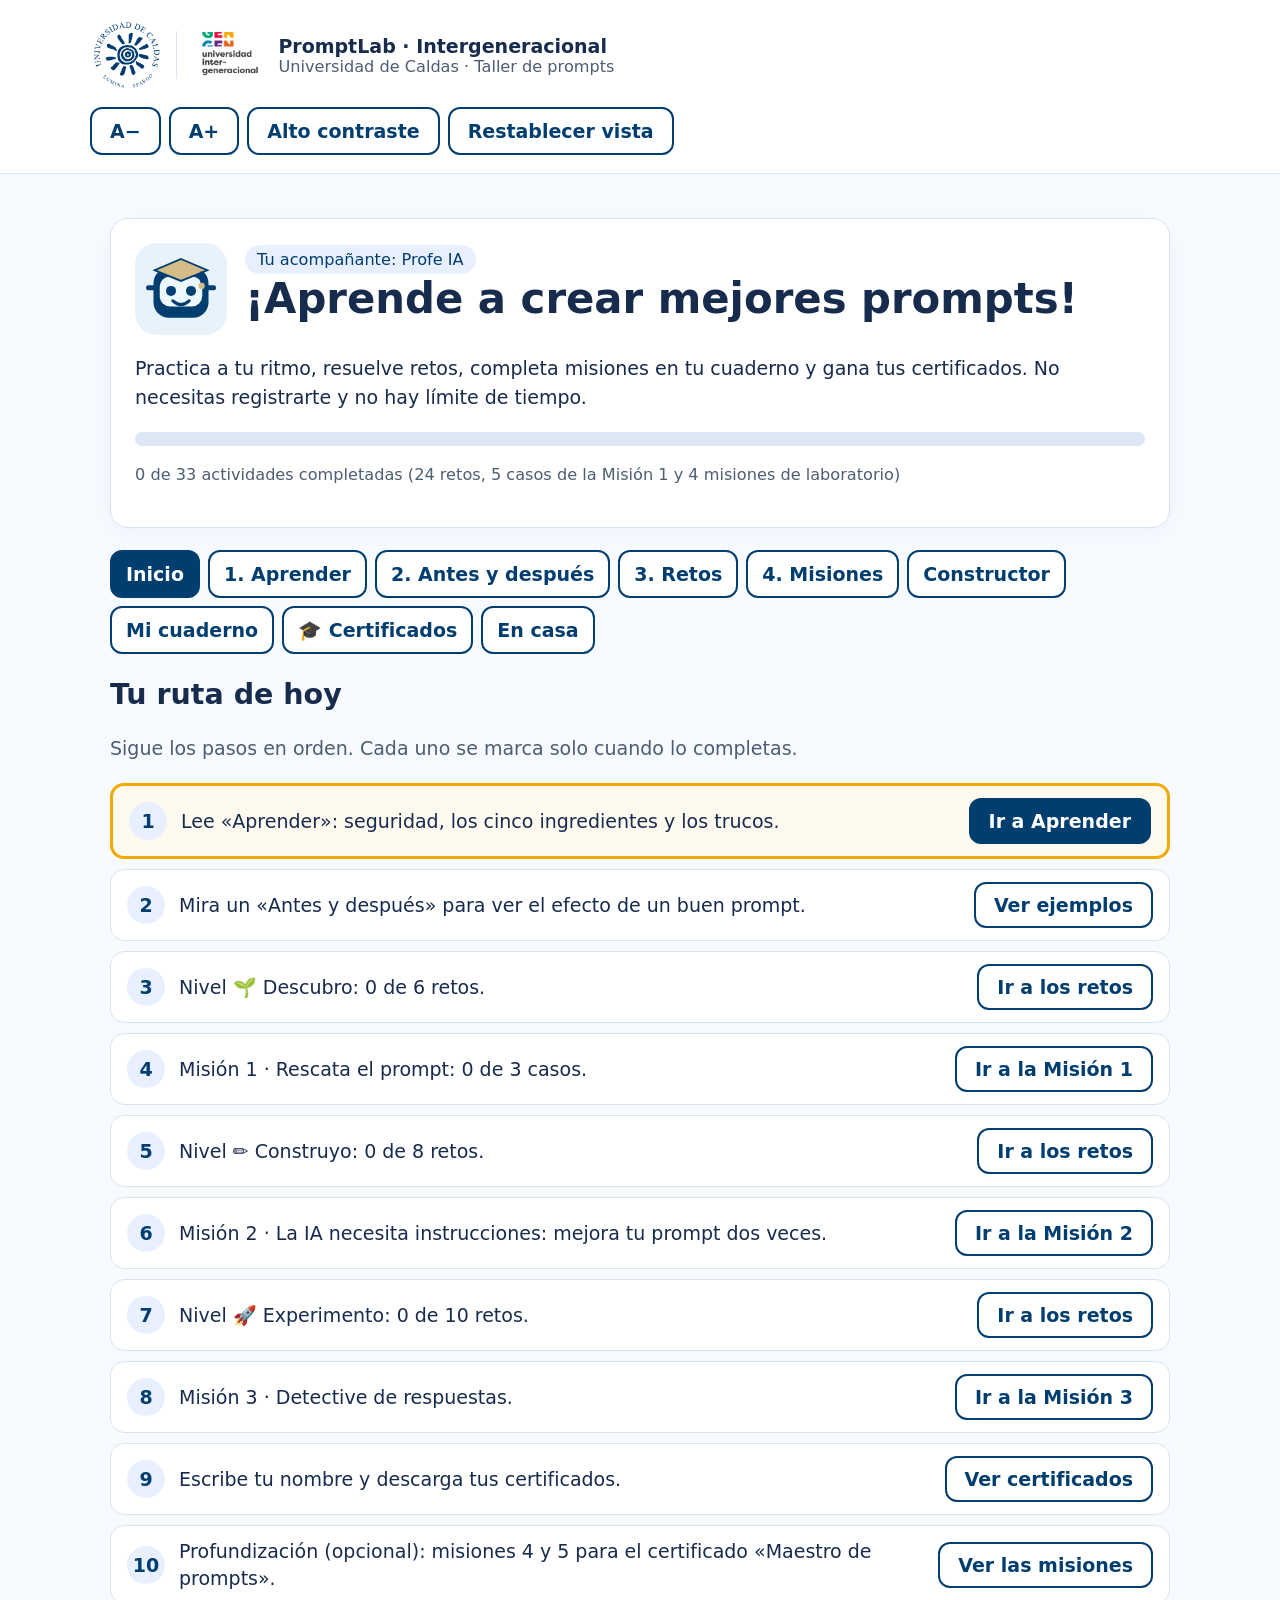
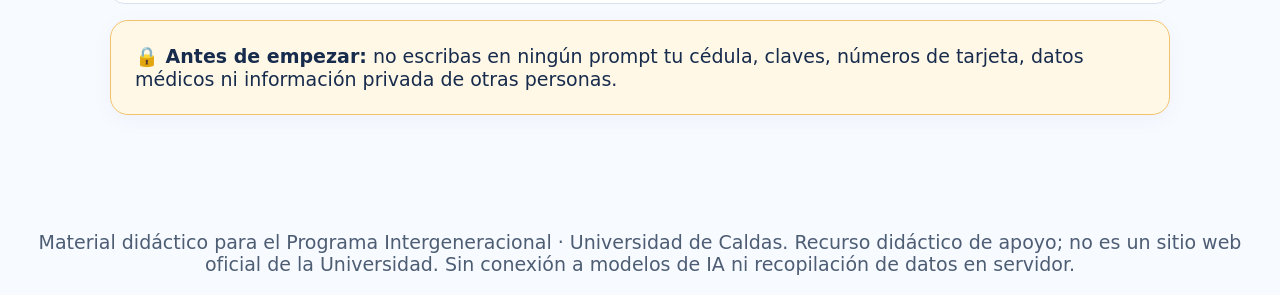
==== commit f12b4f40: "aumento dificultad" ====
--- a/index.html
+++ b/index.html
@@ -39,7 +39,7 @@
           <h1>&iexcl;Aprende a crear mejores prompts!</h1>
         </div>
       </div>
-      <p>Practica a tu ritmo, recibe pistas y construye instrucciones &uacute;tiles para ChatGPT. No necesitas registrarte y no hay l&iacute;mite de tiempo.</p>
+      <p>Practica a tu ritmo, resuelve retos, completa misiones en tu cuaderno y gana tus certificados. No necesitas registrarte y no hay l&iacute;mite de tiempo.</p>
       <div aria-label="Progreso general" class="progress" role="progressbar" aria-valuemin="0" aria-valuemax="100" aria-valuenow="0" id="barWrap"><div id="bar" style="width: 0%"></div></div>
       <p class="small muted" id="progressText">0 retos completados</p>
     </section>
@@ -49,9 +49,9 @@
       <button data-action="show('learn')" data-section="learn">1. Aprender</button>
       <button data-action="show('compare')" data-section="compare">2. Antes y despu&eacute;s</button>
       <button data-action="show('practice')" data-section="practice">3. Retos</button>
-      <button data-action="show('doctor')" data-section="doctor">4. Doctor de prompts</button>
-      <button data-action="show('builder')" data-section="builder">5. Crear mi prompt</button>
-      <button data-action="show('library')" data-section="library">Mis prompts</button>
+      <button data-action="show('missions')" data-section="missions">4. Misiones</button>
+      <button data-action="show('builder')" data-section="builder">Constructor</button>
+      <button data-action="show('library')" data-section="library">Mi cuaderno</button>
       <button data-action="show('certificates')" data-section="certificates">🎓 Certificados</button>
       <button data-action="show('homework')" data-section="homework">En casa</button>
     </nav>
@@ -96,7 +96,7 @@
       </div>
 
       <div class="card">
-        <h3>Cinco trucos para mejorar cualquier respuesta</h3>
+        <h3>Siete trucos para mejorar cualquier respuesta</h3>
         <div class="lesson">
           <h4>Truco 1: pide ejemplos</h4>
           <p>&laquo;Expl&iacute;came qu&eacute; es un presupuesto familiar y dame un ejemplo con n&uacute;meros sencillos&raquo;.</p>
@@ -108,6 +108,10 @@
           <p>&laquo;Separa lo que sabes de lo que est&aacute;s suponiendo y dime qu&eacute; datos debo comprobar&raquo;.</p>
           <h4>Truco 5: usa un ejemplo como modelo</h4>
           <p>&laquo;Sigue este estilo: t&iacute;tulo corto, tres pasos y un ejemplo cotidiano&raquo;.</p>
+          <h4>Truco 6: cuando faltan datos, no dejes que invente</h4>
+          <p>&laquo;No inventes datos. Deja espacios entre corchetes [as&iacute;] donde van mis datos y dime qu&eacute; informaci&oacute;n te falta&raquo;.</p>
+          <h4>Truco 7: pide que te cuente qu&eacute; supuso</h4>
+          <p>&laquo;Al final, haz una lista de lo que supusiste y de lo que debo confirmar&raquo;.</p>
         </div>
       </div>
 
@@ -152,7 +156,7 @@
     <!-- RETOS -->
     <section class="hidden" id="practice">
       <h2>Zona de retos</h2>
-      <p class="muted">Resuelve los retos en el orden que quieras. Puedes pedir hasta dos pistas. No hay l&iacute;mite de tiempo.</p>
+      <p class="muted">Hay cinco tipos de retos: opci&oacute;n &uacute;nica, marcar varias, clasificar, completar y redactar. Puedes pedir hasta dos pistas y no hay l&iacute;mite de tiempo.</p>
       <div aria-label="Elegir nivel" class="tools" role="group" id="levelButtons"></div>
       <div id="challenge"></div>
       <div class="tools">
@@ -161,17 +165,17 @@
       </div>
     </section>
 
-    <!-- DOCTOR DE PROMPTS -->
-    <section class="hidden" id="doctor">
-      <h2>🩺 Doctor de prompts</h2>
-      <p class="muted">Aqu&iacute; escribes de verdad. Te damos un prompt &laquo;enfermo&raquo; y lo mejoras con tus palabras. El doctor te dice qu&eacute; le falta. Con 3 de 4 revisiones aprobadas, el caso queda completo.</p>
-      <div class="tools" role="group" aria-label="Elegir caso" id="doctorTabs"></div>
-      <div class="card" id="doctorBody"></div>
+    <!-- MISIONES -->
+    <section class="hidden" id="missions">
+      <h2>🧪 Misiones</h2>
+      <p class="muted">Aqu&iacute; es donde de verdad practicas: escribes, pruebas en ChatGPT, mejoras y cuentas qu&eacute; aprendiste. Las misiones 1, 2 y 3 son la tarea principal; la 4 y la 5 son para profundizar. Nada se califica por palabras clave: t&uacute; decides cu&aacute;ndo terminaste.</p>
+      <div id="missionBody"></div>
     </section>
 
     <!-- CREAR -->
     <section class="hidden" id="builder">
       <h2>Constructor de prompts</h2>
+      <p class="muted">Una herramienta de apoyo: te ayuda a ordenar tus ideas en un prompt. Para entregar trabajo, usa las Misiones.</p>
       <div class="card">
         <p>🤖 Profe IA: &laquo;Contesta estas preguntas con tus propias palabras. Yo te ayudo a organizar tu instrucci&oacute;n&raquo;.</p>
         <label for="role">&iquest;Qu&eacute; tipo de ayudante quieres? <span class="muted">(opcional)</span></label>
@@ -207,7 +211,7 @@
             <label for="improveText">&iquest;Qu&eacute; le pediste para mejorarla y qu&eacute; cambi&oacute;?</label>
             <textarea id="improveText" placeholder="Por ejemplo: le ped&iacute; que fuera m&aacute;s corta y qued&oacute; en cinco l&iacute;neas"></textarea>
             <div class="tools space-top">
-              <button data-action="savePrompt()">Guardar en mi biblioteca</button>
+              <button data-action="savePrompt()">Guardar en mi cuaderno</button>
             </div>
           </div>
         </div>
@@ -216,16 +220,16 @@
 
     <!-- BIBLIOTECA -->
     <section class="hidden" id="library">
-      <h2>Mi biblioteca de prompts</h2>
-      <p class="muted">Se guarda solo en este navegador. Si cambias de equipo o borras sus datos, puedes perderla: descarga tus prompts importantes.</p>
+      <h2>📓 Mi cuaderno de experimentos</h2>
+      <p class="muted">Se guarda solo en este navegador. Si cambias de equipo o borras sus datos, puedes perderlo: descarga tu cuaderno.</p>
       <div id="saved"></div>
-      <button class="secondary" data-action="exportLibrary()">Descargar mi biblioteca</button>
+      
     </section>
 
     <!-- CERTIFICADOS -->
     <section class="hidden" id="certificates">
       <h2>🎓 Tus certificados</h2>
-      <p class="muted">Ganas un certificado al terminar cada nivel. Es un reconocimiento de participaci&oacute;n en este taller; no es un t&iacute;tulo ni un documento oficial de la Universidad.</p>
+      <p class="muted">Hay un certificado por cada nivel (Descubro, Construyo y Experimento) y uno especial, &laquo;Maestro de prompts&raquo;, para quien complete las misiones avanzadas. Son reconocimientos de participaci&oacute;n en este taller; no son un t&iacute;tulo ni un documento oficial de la Universidad.</p>
       <div class="card">
         <label for="studentName">Escribe tu nombre como quieres que aparezca</label>
         <input id="studentName" autocomplete="name" maxlength="60" placeholder="Nombre y apellido">
@@ -243,25 +247,28 @@
 
     <!-- EN CASA -->
     <section class="hidden" id="homework">
-      <h2>🏠 Practica en casa con Profe IA</h2>
+      <h2>🏠 Tarea: mi laboratorio personal de prompts</h2>
       <div class="card">
         <div class="flex">
           <img alt="Profe IA, acompa&ntilde;ante del taller" height="90" src="assets/profe-ia.svg" width="90">
           <div>
-            <h3>&iexcl;Tu misi&oacute;n no tiene af&aacute;n!</h3>
-            <p>Realiza los pasos a tu ritmo. Puedes volver cuando quieras.</p>
-          </div>
-        </div>
+            <h3>&iexcl;Tu tarea no tiene af&aacute;n!</h3>
+            <p>Haz los pasos a tu ritmo. Puedes volver cuando quieras.</p>
+          </div>
+        </div>
+        <h3>Entrega principal</h3>
         <ol class="homework-steps">
-          <li>Termina los <strong>tres niveles</strong> de Retos y gana tus certificados.</li>
-          <li>Completa los <strong>cinco casos</strong> del Doctor de prompts.</li>
-          <li>En <strong>Crear mi prompt</strong>, escribe una necesidad real de tu vida diaria y pru&eacute;bala en ChatGPT.</li>
-          <li>Pide una mejora, cu&eacute;ntanos qu&eacute; cambi&oacute; y guarda el resultado en <strong>Mis prompts</strong>.</li>
-          <li>Descarga tu biblioteca y comparte con tu familia lo que aprendiste.</li>
+          <li>Completa los niveles <strong>Descubro</strong> y <strong>Construyo</strong> en Retos.</li>
+          <li>Resuelve las <strong>misiones 1, 2 y 3</strong>.</li>
+          <li>En la Misi&oacute;n 2, crea un prompt propio y <strong>mej&oacute;ralo dos veces</strong>.</li>
+          <li>Descarga <strong>Mi cuaderno</strong> y entr&eacute;galo: debe mostrar tu prompt inicial, el mejorado y una breve comparaci&oacute;n de resultados.</li>
         </ol>
+        <h3>Para profundizar (opcional)</h3>
+        <p>Completa el nivel <strong>Experimento</strong> y las <strong>misiones 4 y 5</strong> para ganar el certificado &laquo;Maestro de prompts&raquo;.</p>
         <div class="tools">
-          <button data-action="show('learn')">Comenzar a aprender</button>
-          <button class="secondary" data-action="show('practice')">Ir a mis retos</button>
+          <button data-action="show('missions')">Ir a las misiones</button>
+          <button class="secondary" data-action="show('practice')">Ir a los retos</button>
+          <button class="secondary" data-action="exportLibrary()">Descargar mi cuaderno</button>
           <button class="secondary" data-action="downloadHomework()">Descargar instrucciones</button>
         </div>
       </div>
--- a/css/styles.css
+++ b/css/styles.css
@@ -380,3 +380,43 @@
   body.printing-cert #certPreview { position:absolute; left:0; top:0; width:100%; }
   body.printing-cert #certPreview img { border:0; }
 }
+
+/* ===== PromptLab v3: tipos de reto, misiones, cuaderno, comparador ===== */
+.rows { display:grid; gap:10px; margin:14px 0; }
+.row { display:flex; align-items:center; gap:12px; flex-wrap:wrap; padding:10px 14px; border:1px solid #c7d5e8; border-radius:12px; background:#fff; }
+.row-text { flex:1 1 280px; line-height:1.4; }
+.row select { flex:0 1 240px; width:auto; min-width:170px; }
+.row-ok { border:2px solid #21814c; background:#e7f6ed; }
+.row-miss { border:2px solid #b66b00; background:#fff4d9; }
+.fill { line-height:2.4; font-size:1.05rem; }
+.blank { display:inline-block; margin:0 4px; }
+.blank select { width:auto; max-width:min(100%,420px); padding:8px; }
+.blank.row-ok select { border-color:#21814c; }
+.blank.row-miss select { border-color:#b66b00; }
+.write-box textarea { min-height:140px; }
+.rubric { border:2px dashed #9baec7; border-radius:14px; padding:10px 16px 14px; margin:16px 0 4px; }
+.rubric legend { font-weight:650; padding:0 8px; }
+.choice input[type="checkbox"] { width:auto; margin-right:12px; }
+.mission-card.is-done { background:#f1f8f4; border-color:#b8dcc6; }
+.pills { display:flex; gap:8px; flex-wrap:wrap; margin-bottom:6px; }
+.pill-req { background:#fff4d9; color:#633b00; }
+.pill-opt { background:#eaf2ff; color:#123c6b; }
+.pill-done { background:#e7f6ed; color:#14532d; }
+.mfield { margin:16px 0 20px; }
+.mfield label { margin-bottom:2px; }
+.counter-ok { color:#14532d; font-weight:650; }
+.diff { white-space:pre-wrap; line-height:1.7; background:#f8faff; border:1px solid #d8e3f2; border-radius:10px; padding:12px 14px; }
+ins { background:#d9f2e2; color:#0f4a28; font-weight:700; text-decoration:underline; text-underline-offset:3px; border-radius:3px; padding:0 2px; }
+del { background:#ffe4e0; color:#7a1f14; text-decoration:line-through; border-radius:3px; padding:0 2px; }
+.diff-card { background:#fff; }
+.contrast .row, .contrast .rubric { border:2px solid #000; }
+.contrast .row-ok { background:#dcfce7; }
+.contrast .row-miss { background:#fef08a; }
+.contrast ins { background:#fff; color:#000; border:1px solid #000; }
+.contrast del { background:#fff; color:#000; border:1px solid #000; }
+@media (max-width:600px) {
+  .row select { flex:1 1 100%; }
+  .fill { line-height:2.8; }
+  .blank { display:block; margin:6px 0; }
+  .blank select { width:100%; max-width:none; }
+}
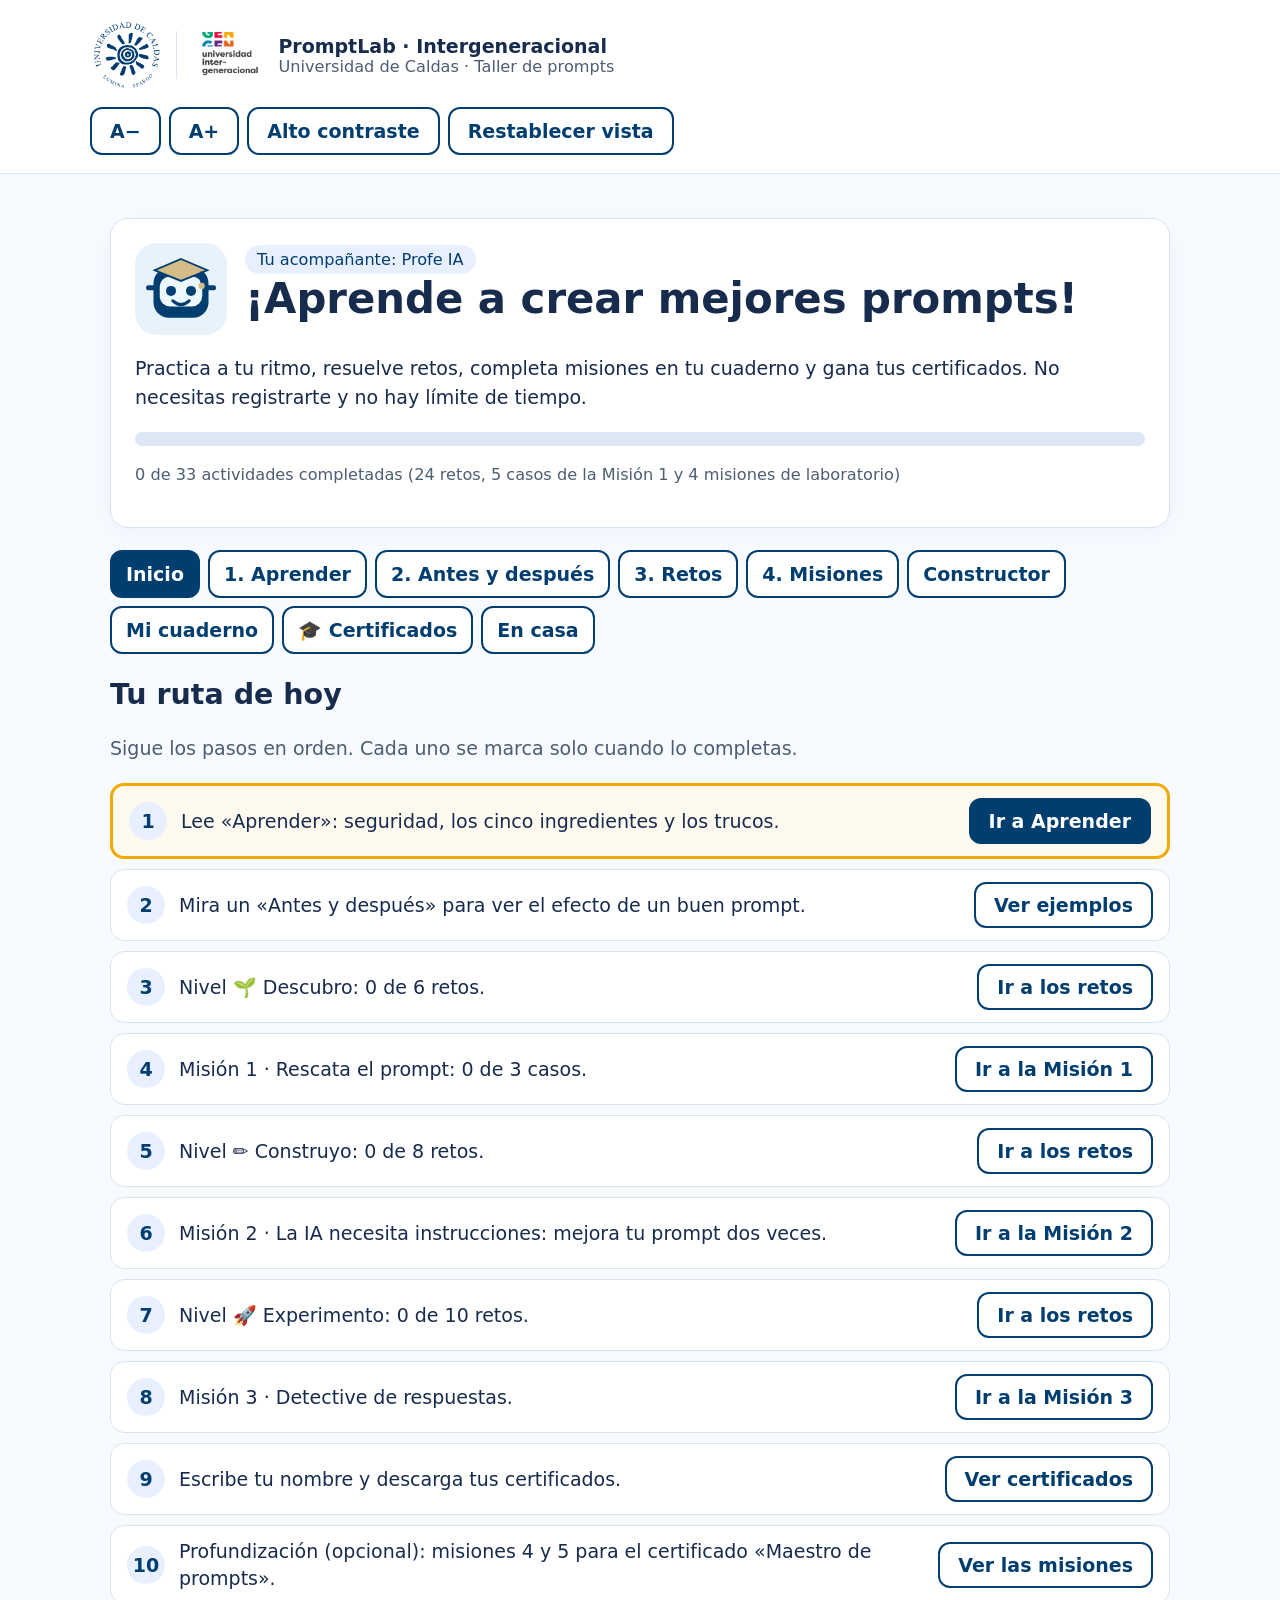
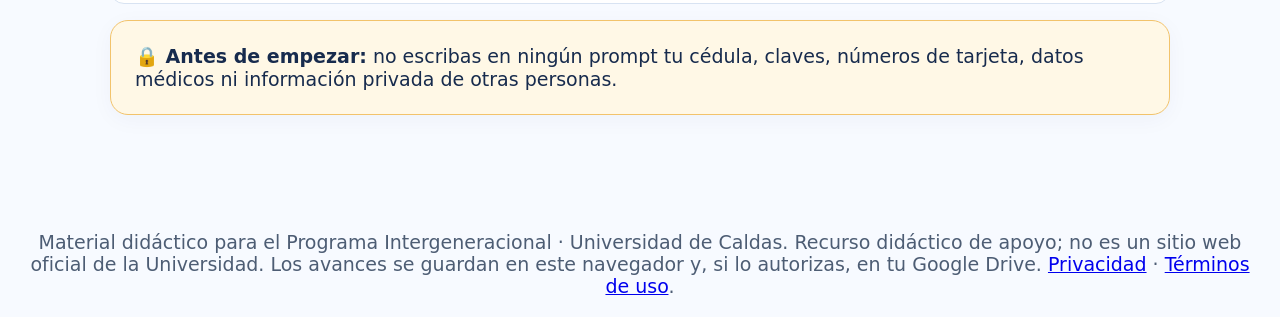
==== commit 02017071: "terminos y privacidad" ====
--- a/index.html
+++ b/index.html
@@ -222,6 +222,17 @@
     <section class="hidden" id="library">
       <h2>📓 Mi cuaderno de experimentos</h2>
       <p class="muted">Se guarda solo en este navegador. Si cambias de equipo o borras sus datos, puedes perderlo: descarga tu cuaderno.</p>
+      <div class="card drive-backup" aria-labelledby="driveHeading">
+        <h3 id="driveHeading">☁️ Guardar mi progreso en Google Drive</h3>
+        <p>PromptLab guarda automáticamente tus avances en este navegador, incluso si apagas el computador. Para tener una copia en tu cuenta de Google y continuar desde otro equipo, usa estos botones.</p>
+        <div class="tools">
+          <button type="button" id="driveSave">☁️ Guardar en Drive</button>
+          <button type="button" id="driveRestore" class="secondary">↩️ Recuperar de Drive</button>
+        </div>
+        <p id="driveStatus" class="small" role="status" aria-live="polite"></p>
+        <p class="small muted"><strong>Importante:</strong> la copia de Drive NO se actualiza sola. Pulsa «Guardar en Drive» al terminar de trabajar. Para recuperar tu progreso en otro equipo, entra con la misma cuenta de Google y pulsa «Recuperar de Drive». Google puede solicitarte permiso.</p>
+        <p class="small muted">Tu respaldo se guarda en una carpeta privada de datos de la aplicación en tu Drive; no aparece como archivo normal en «Mi unidad».</p>
+      </div>
       <div id="saved"></div>
       
     </section>
@@ -288,8 +299,9 @@
   <div id="toast" class="toast hidden" role="status" aria-live="polite"></div>
 
   <footer>
-    Material did&aacute;ctico para el Programa Intergeneracional &middot; Universidad de Caldas. Recurso did&aacute;ctico de apoyo; no es un sitio web oficial de la Universidad. Sin conexi&oacute;n a modelos de IA ni recopilaci&oacute;n de datos en servidor.
+    Material did&aacute;ctico para el Programa Intergeneracional &middot; Universidad de Caldas. Recurso did&aacute;ctico de apoyo; no es un sitio web oficial de la Universidad. Los avances se guardan en este navegador y, si lo autorizas, en tu Google Drive. <a href="./privacidad.html">Privacidad</a> &middot; <a href="./terminos.html">T&eacute;rminos de uso</a>.
   </footer>
+  <script src="https://accounts.google.com/gsi/client" async defer></script>
   <script src="./js/app.js" type="module"></script>
 </body>
 </html>
